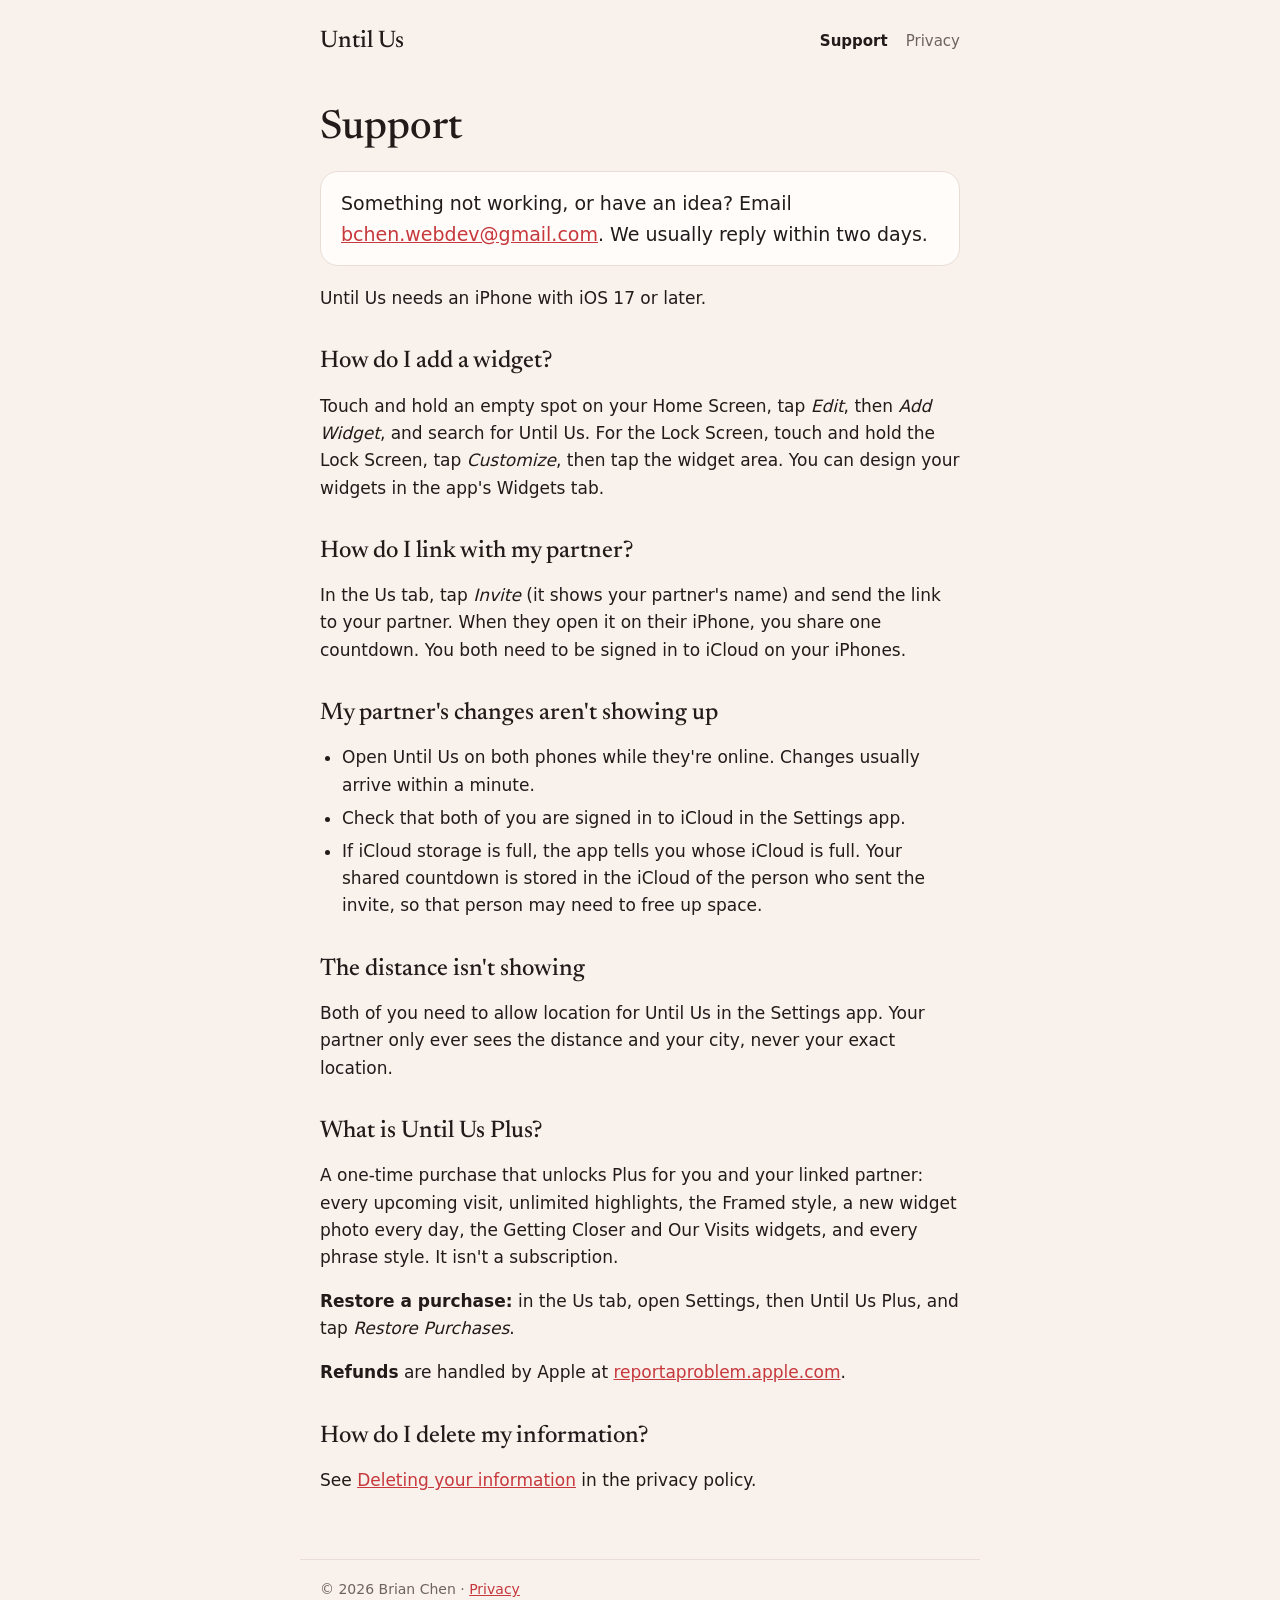
==== support.html @ a37ec6f4 "Add files via upload" ====
<!doctype html>
<html lang="en">
<head>
<meta charset="utf-8">
<meta name="viewport" content="width=device-width, initial-scale=1">
<title>Support · Until Us</title>
<meta name="description" content="Help with Until Us: widgets, linking with your partner, sync, distance and Until Us Plus.">
<link rel="stylesheet" href="style.css">
</head>
<body>
<header class="top"><a class="brand" href="./">Until Us</a><nav><a href="support.html" aria-current="page">Support</a><a href="privacy.html">Privacy</a></nav></header>
<main>
<h1>Support</h1>
<p class="lead">Something not working, or have an idea? Email <a href="mailto:bchen.webdev@gmail.com">bchen.webdev@gmail.com</a>. We usually reply within two days.</p>
<p>Until Us needs an iPhone with iOS 17 or later.</p>

<h2>How do I add a widget?</h2>
<p>Touch and hold an empty spot on your Home Screen, tap <em>Edit</em>, then <em>Add Widget</em>, and search for Until Us. For the Lock Screen, touch and hold the Lock Screen, tap <em>Customize</em>, then tap the widget area. You can design your widgets in the app's Widgets tab.</p>

<h2>How do I link with my partner?</h2>
<p>In the Us tab, tap <em>Invite</em> (it shows your partner's name) and send the link to your partner. When they open it on their iPhone, you share one countdown. You both need to be signed in to iCloud on your iPhones.</p>

<h2>My partner's changes aren't showing up</h2>
<ul>
<li>Open Until Us on both phones while they're online. Changes usually arrive within a minute.</li>
<li>Check that both of you are signed in to iCloud in the Settings app.</li>
<li>If iCloud storage is full, the app tells you whose iCloud is full. Your shared countdown is stored in the iCloud of the person who sent the invite, so that person may need to free up space.</li>
</ul>

<h2>The distance isn't showing</h2>
<p>Both of you need to allow location for Until Us in the Settings app. Your partner only ever sees the distance and your city, never your exact location.</p>

<h2>What is Until Us Plus?</h2>
<p>A one-time purchase that unlocks Plus for you and your linked partner: every upcoming visit, unlimited highlights, the Framed style, a new widget photo every day, the Getting Closer and Our Visits widgets, and every phrase style. It isn't a subscription.</p>
<p><strong>Restore a purchase:</strong> in the Us tab, open Settings, then Until Us Plus, and tap <em>Restore Purchases</em>.</p>
<p><strong>Refunds</strong> are handled by Apple at <a href="https://reportaproblem.apple.com">reportaproblem.apple.com</a>.</p>

<h2>How do I delete my information?</h2>
<p>See <a href="privacy.html#deleting">Deleting your information</a> in the privacy policy.</p>
</main>
<footer>© 2026 Brian Chen · <a href="privacy.html">Privacy</a></footer>
</body>
</html>
---- style.css ----
@import url("https://fonts.googleapis.com/css2?family=Newsreader:opsz,wght@6..72,400;6..72,500&display=swap");

:root {
  --canvas: #F8F1EC;
  --surface: #FFFCFA;
  --ink: #221B1A;
  --muted: #6F6360;
  --line: #EADDD6;
  --rose: #C7383D;
  color-scheme: light dark;
}
@media (prefers-color-scheme: dark) {
  :root {
    --canvas: #17110F;
    --surface: #221A18;
    --ink: #F6EEEA;
    --muted: #B3A6A1;
    --line: #3A2E2B;
    --rose: #FF7A7E;
  }
}

* { box-sizing: border-box; }
body {
  margin: 0;
  background: var(--canvas);
  color: var(--ink);
  font: 17px/1.6 -apple-system, BlinkMacSystemFont, "Segoe UI", system-ui, sans-serif;
}
a { color: var(--rose); }

.top, main, footer { max-width: 680px; margin: 0 auto; padding-left: 20px; padding-right: 20px; }
.top { display: flex; align-items: center; justify-content: space-between; padding-top: 22px; padding-bottom: 22px; }
.brand { font-family: "Newsreader", Georgia, serif; font-size: 24px; font-weight: 500; color: var(--ink); text-decoration: none; }
nav { display: flex; gap: 18px; }
nav a { color: var(--muted); text-decoration: none; font-size: 15px; }
nav a[aria-current="page"] { color: var(--ink); font-weight: 600; }

main { padding-bottom: 48px; }
h1, h2 { font-family: "Newsreader", Georgia, serif; font-weight: 500; line-height: 1.15; }
h1 { font-size: 40px; margin: 24px 0 8px; }
h2 { font-size: 24px; margin: 36px 0 8px; }
.meta { color: var(--muted); font-size: 15px; margin-top: 0; }
.lead { font-size: 19px; background: var(--surface); border: 1px solid var(--line); border-radius: 18px; padding: 16px 20px; }
ul { padding-left: 22px; }
li { margin: 6px 0; }

.home h1 { font-size: 46px; margin-top: 48px; }
.features { list-style: none; padding: 0; display: grid; gap: 12px; margin: 28px 0; }
.features li { background: var(--surface); border: 1px solid var(--line); border-radius: 18px; padding: 14px 18px; margin: 0; }
.fine { color: var(--muted); font-size: 15px; }

footer { color: var(--muted); font-size: 14px; border-top: 1px solid var(--line); padding-top: 18px; padding-bottom: 36px; }

@media (max-width: 480px) {
  h1 { font-size: 32px; }
  .home h1 { font-size: 36px; }
}
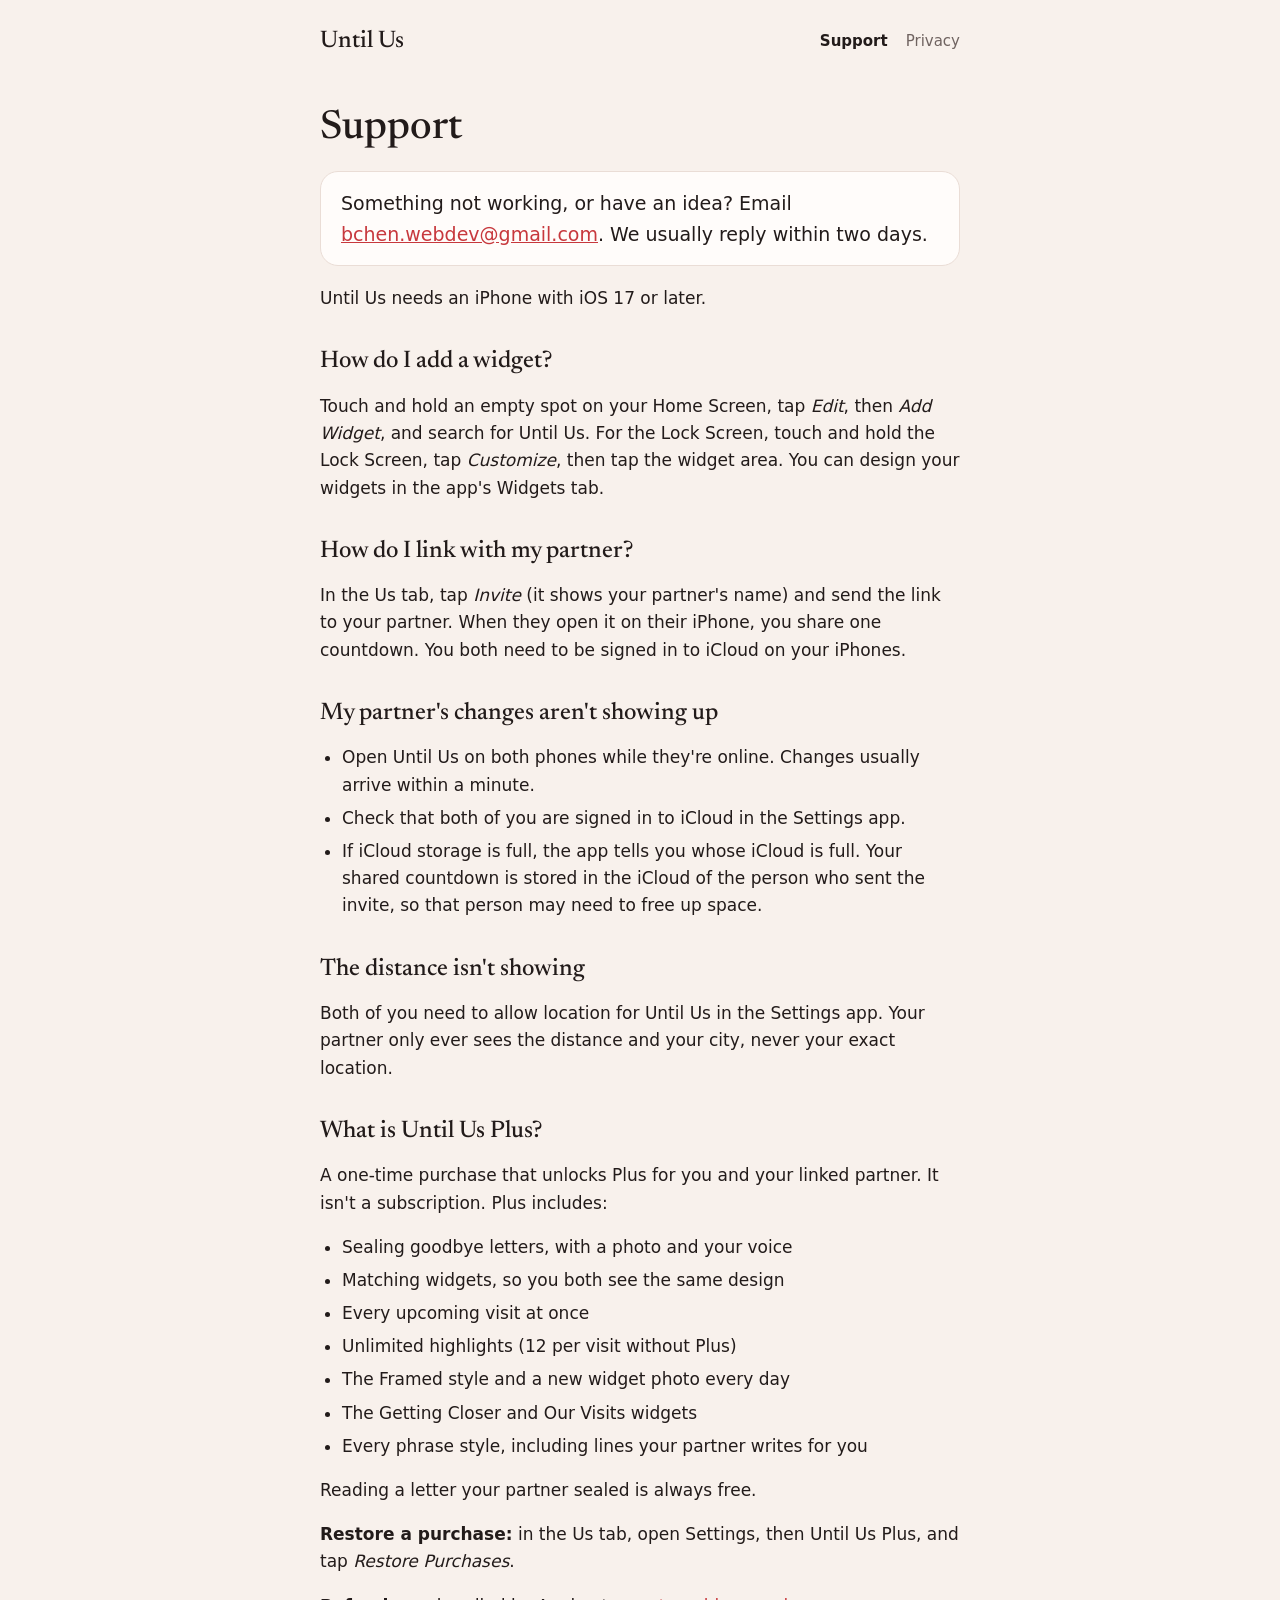
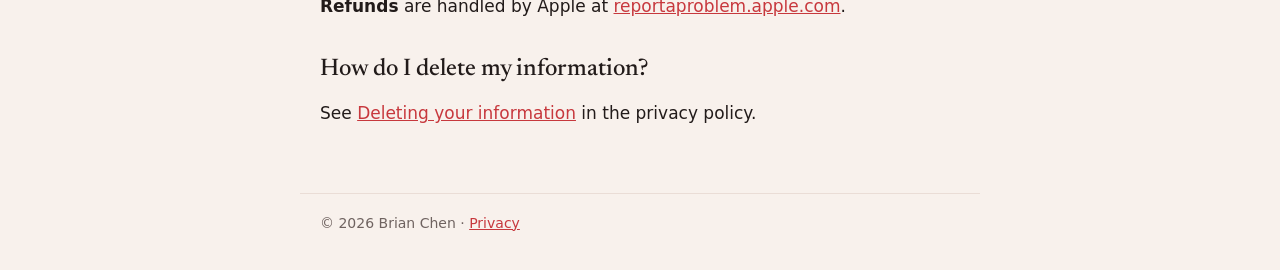
==== commit cf0e1a24: "List goodbye letters and matching widgets under Until Us Plus Co-Authored-By: Claude Opus 5.5 <norep" ====
--- a/support.html
+++ b/support.html
@@ -31,7 +31,17 @@
 <p>Both of you need to allow location for Until Us in the Settings app. Your partner only ever sees the distance and your city, never your exact location.</p>
 
 <h2>What is Until Us Plus?</h2>
-<p>A one-time purchase that unlocks Plus for you and your linked partner: every upcoming visit, unlimited highlights, the Framed style, a new widget photo every day, the Getting Closer and Our Visits widgets, and every phrase style. It isn't a subscription.</p>
+<p>A one-time purchase that unlocks Plus for you and your linked partner. It isn't a subscription. Plus includes:</p>
+<ul>
+<li>Sealing goodbye letters, with a photo and your voice</li>
+<li>Matching widgets, so you both see the same design</li>
+<li>Every upcoming visit at once</li>
+<li>Unlimited highlights (12 per visit without Plus)</li>
+<li>The Framed style and a new widget photo every day</li>
+<li>The Getting Closer and Our Visits widgets</li>
+<li>Every phrase style, including lines your partner writes for you</li>
+</ul>
+<p>Reading a letter your partner sealed is always free.</p>
 <p><strong>Restore a purchase:</strong> in the Us tab, open Settings, then Until Us Plus, and tap <em>Restore Purchases</em>.</p>
 <p><strong>Refunds</strong> are handled by Apple at <a href="https://reportaproblem.apple.com">reportaproblem.apple.com</a>.</p>
 
